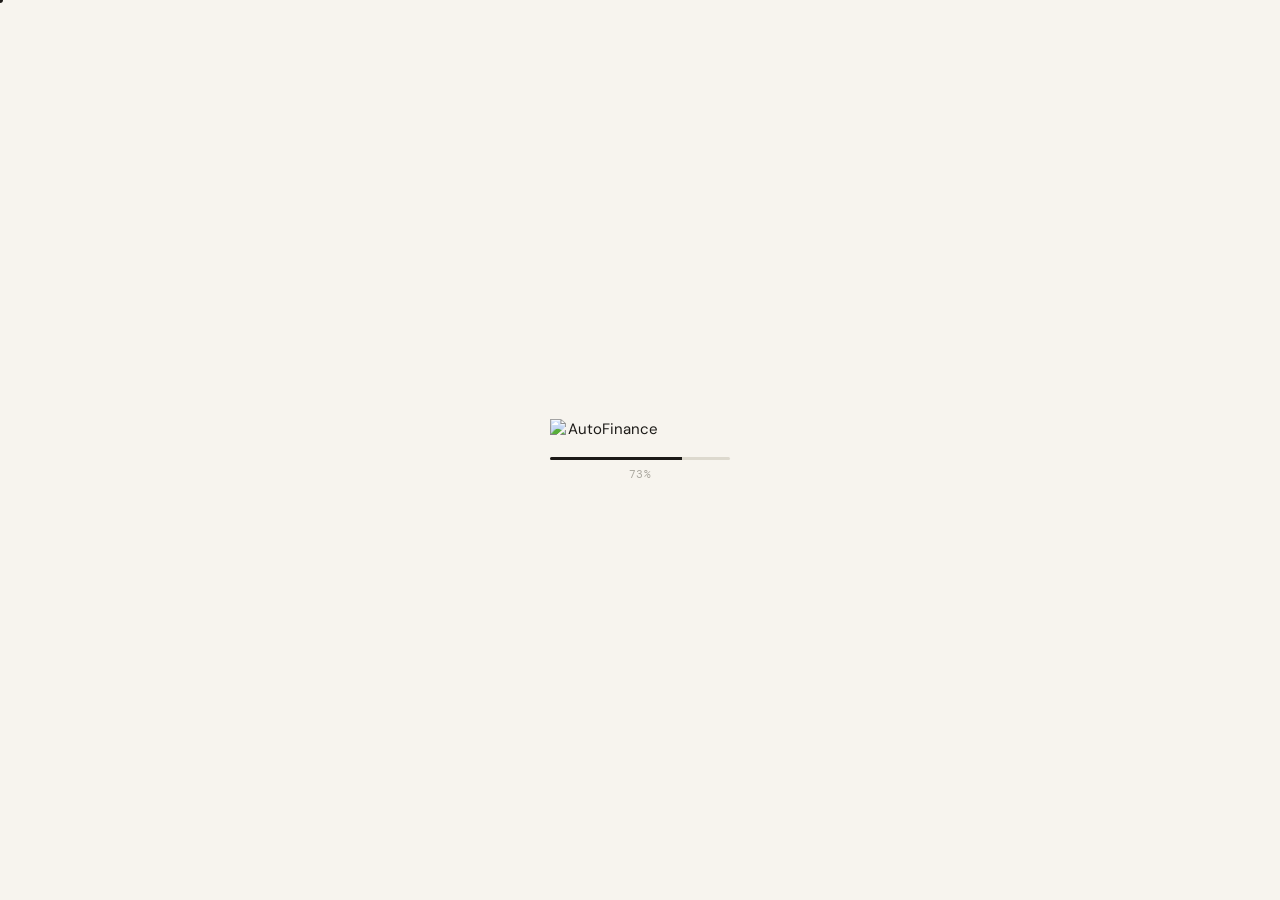
==== index.html @ a7b702c8 "O começo" ====
<!DOCTYPE html>
<html lang="pt-BR">

<head>
    <meta charset="UTF-8" />
    <meta name="viewport" content="width=device-width, initial-scale=1.0" />
    <title>AutoFinance</title>
    <link rel="stylesheet" href="style.css" />
    <link rel="stylesheet" href="./src/css/cursor.css">
    <link rel="stylesheet" href="./src/css/preloader.css">

    <link
        href="https://fonts.googleapis.com/css2?family=DM+Serif+Display:ital@0;1&family=DM+Mono:wght@300;400;500&family=DM+Sans:wght@300;400;500&display=swap"
        rel="stylesheet" />
    <script src="https://cdn.jsdelivr.net/npm/chart.js"></script>
</head>

<body>
    <!-- ===================== PRELOADER ===================== -->
    <div id="preloader">
        <div class="preloader-inner">
            <div class="preloader-logo">
                <img src="images/Logo White.png" alt="AutoFinance" class="logo logo--preloader" />
            </div>

            <div class="preloader-bar">
                <div class="preloader-fill"></div>
            </div>

            <div class="preloader-counter">0%</div>
        </div>
    </div>


    <!-- ===================== CURSOR ===================== -->
    <div id="cursor"></div>
    <div id="cursor-follower"></div>

    <div class="app">
        <aside class="chat-panel">
            <header class="chat-header">
                <div class="logo-row">
                    <div class="logo">
                        <span class="logo-mark">AF</span>
                        <span class="logo-text">AutoFinance</span>
                    </div>
                    <div class="header-actions">
                        <button id="darkToggleBtn" title="Alternar tema">Lua</button>
                        <button id="clearChatBtn" title="Limpar historico do chat">Limpar chat</button>
                    </div>
                </div>
                <p class="chat-sub">Digite suas financas em linguagem natural</p>
            </header>

            <div class="chat-messages" id="chatMessages"></div>

            <div class="chat-input-wrap">
                <div class="autocomplete-box" id="autocompleteBox"></div>
                <div class="chat-input-area">
                    <input type="text" id="chatInput" class="chat-input" placeholder="Ex: recebi 1443,13 salario..."
                        autocomplete="off" />
                    <button class="send-btn" id="sendBtn" aria-label="Enviar">
                        <svg width="18" height="18" viewBox="0 0 24 24" fill="none" stroke="currentColor"
                            stroke-width="2.2" stroke-linecap="round" stroke-linejoin="round">
                            <line x1="22" y1="2" x2="11" y2="13"></line>
                            <polygon points="22 2 15 22 11 13 2 9 22 2"></polygon>
                        </svg>
                    </button>
                </div>
            </div>
        </aside>

        <main class="dashboard-panel">
            <div class="dash-header">
                <h1 class="dash-title">Painel Financeiro</h1>
                <button class="graph-toggle-btn" id="graphToggleBtn">
                    <svg width="15" height="15" viewBox="0 0 24 24" fill="none" stroke="currentColor" stroke-width="2"
                        stroke-linecap="round" stroke-linejoin="round">
                        <polyline points="22 12 18 12 15 21 9 3 6 12 2 12"></polyline>
                    </svg>
                    Ver graficos
                </button>
                                <button class="graph-toggle-btn" id="graphToggleBtn">
                    <svg width="15" height="15" viewBox="0 0 24 24" fill="none" stroke="currentColor" stroke-width="2"
                        stroke-linecap="round" stroke-linejoin="round">
                        <polyline points="22 12 18 12 15 21 9 3 6 12 2 12"></polyline>
                    </svg>
                    Relatório
                </button>
            </div>

            <div class="kpi-grid">
                <div class="kpi-card kpi--balance">
                    <span class="kpi-label">Saldo Total</span>
                    <span class="kpi-value" id="kpiBalance">R$ 0,00</span>
                </div>
                <div class="kpi-card kpi--income">
                    <span class="kpi-label">Total Recebido</span>
                    <span class="kpi-value" id="kpiIncome">R$ 0,00</span>
                </div>
                <div class="kpi-card kpi--expense">
                    <span class="kpi-label">Total Gasto</span>
                    <span class="kpi-value" id="kpiExpense">R$ 0,00</span>
                </div>
                <div class="kpi-card kpi--receivable">
                    <span class="kpi-label">A Receber</span>
                    <span class="kpi-value" id="kpiReceivable">R$ 0,00</span>
                </div>
                <div class="kpi-card kpi--debt">
                    <span class="kpi-label">A Pagar</span>
                    <span class="kpi-value" id="kpiDebt">R$ 0,00</span>
                </div>
            </div>

            <div class="table-section">
                <div class="table-header-row">
                    <h2 class="section-title">Transacoes</h2>
                    <div class="table-toolbar">
                        <input type="text" id="txSearchInput" class="table-search-input"
                            placeholder="Buscar descricao ou categoria" />
                        <select id="txFilterSelect" class="table-select">
                            <option value="all">Todos</option>
                            <option value="income">Receitas</option>
                            <option value="expense">Gastos</option>
                            <option value="debt">A pagar</option>
                            <option value="receivable">A receber</option>
                        </select>
                        <select id="txSortSelect" class="table-select">
                            <option value="newest">Mais recentes</option>
                            <option value="oldest">Mais antigas</option>
                            <option value="highest">Maior valor</option>
                            <option value="lowest">Menor valor</option>
                            <option value="category">Categoria</option>
                        </select>
                        <button class="clear-btn" id="clearBtn">Limpar tudo</button>
                    </div>
                </div>
                <div class="table-wrapper">
                    <table class="tx-table">
                        <thead>
                            <tr>
                                <th>Tipo</th>
                                <th>Descricao</th>
                                <th>Categoria</th>
                                <th>Valor</th>
                                <th>Acoes</th>
                            </tr>
                        </thead>
                        <tbody id="txTableBody">
                            <tr class="empty-row" id="emptyRow">
                                <td colspan="5">Nenhuma transacao encontrada.</td>
                            </tr>
                        </tbody>
                    </table>
                </div>
            </div>

            <div class="graph-section hidden" id="graphSection">
                <h2 class="section-title" style="margin-bottom:1.2rem">Graficos</h2>
                <div class="charts-grid">
                    <div class="chart-card">
                        <p class="chart-label">Gastos por Categoria</p>
                        <canvas id="pieChart"></canvas>
                    </div>
                    <div class="chart-card">
                        <p class="chart-label">Receita vs Despesa</p>
                        <canvas id="barChart"></canvas>
                    </div>
                </div>
            </div>
        </main>
    </div>

    <script type="module" src="app-main.js"></script>
    <script src="./src/ui/preloader.js"></script>
    <script src="./src/ui/cursor.js"></script>
</body>

</html>
---- style.css ----
/* ═══════════════════════════════════════════
   AutoFinance — style.css  v3
   Light + Dark · Autocomplete · Clean
   ═══════════════════════════════════════════ */

/* ── Reset ── */
*,
*::before,
*::after {
    box-sizing: border-box;
    margin: 0;
    padding: 0;
}

/* ── Tokens ── */
:root {
    --cream: #F7F4EE;
    --cream-dark: #EDE9E0;
    --cream-deep: #DDD9CE;
    --ink: #1C1A17;
    --ink-muted: #6B6760;
    --ink-faint: #ABA89F;

    --green: #2D6A4F;
    --green-light: #E8F5EE;
    --red: #C0392B;
    --red-light: #FDECEA;
    --amber: #B7791F;
    --amber-light: #FEF3C7;
    --blue: #1A4D7C;
    --blue-light: #E8F0FA;

    --panel-bg: #ffffff;
    --dash-bg: var(--cream);

    --radius-sm: 6px;
    --radius-md: 12px;

    --shadow-sm: 0 1px 4px rgba(28, 26, 23, .07);
    --shadow-md: 0 4px 16px rgba(28, 26, 23, .10);

    --font-display: 'DM Serif Display', serif;
    --font-mono: 'DM Mono', monospace;
    --font-body: 'DM Sans', sans-serif;

    --chat-w: 380px;
    --t: .2s ease;
}

/* ── Dark mode overrides ── */
html.dark {
    --cream: #161514;
    --cream-dark: #1e1d1b;
    --cream-deep: #272523;
    --ink: #E8E5DF;
    --ink-muted: #9A9690;
    --ink-faint: #5A5855;

    --green: #4ade80;
    --green-light: rgba(74, 222, 128, .12);
    --red: #f87171;
    --red-light: rgba(248, 113, 113, .12);
    --amber: #fbbf24;
    --amber-light: rgba(251, 191, 36, .12);
    --blue: #60a5fa;
    --blue-light: rgba(96, 165, 250, .12);

    --panel-bg: #1e1d1b;
    --dash-bg: #161514;
}

/* ── Global smooth theme transition ── */
html,
body,
.chat-panel,
.dashboard-panel,
.kpi-card,
.table-wrapper,
.chart-card,
.msg-bubble,
.chat-input,
.chat-input-area,
.autocomplete-box,
.ac-item,
button,
input {
    transition:
        background-color .25s ease,
        color .25s ease,
        border-color .25s ease,
        box-shadow .25s ease;
}

html,
body {
    height: 100%;
    font-family: var(--font-body);
    background: var(--dash-bg);
    color: var(--ink);
    font-size: 15px;
    -webkit-font-smoothing: antialiased;
}

/* ══════════════════════════════════════════
   LAYOUT
══════════════════════════════════════════ */
.app {
    display: flex;
    height: 100vh;
    overflow: hidden;
}

/* ══════════════════════════════════════════
   CHAT PANEL
══════════════════════════════════════════ */
.chat-panel {
    width: var(--chat-w);
    flex-shrink: 0;
    display: flex;
    flex-direction: column;
    background: var(--panel-bg);
    border-right: 1.5px solid var(--cream-deep);
}

/* Header */
.chat-header {
    padding: 1.2rem 1.4rem 1rem;
    border-bottom: 1px solid var(--cream-dark);
}

.logo-row {
    display: flex;
    align-items: center;
    justify-content: space-between;
    margin-bottom: .35rem;
}

.logo {
    display: flex;
    align-items: center;
    gap: .55rem;
}

.logo-mark {
    width: 30px;
    height: 30px;
    background: var(--ink);
    color: var(--cream);
    font-family: var(--font-mono);
    font-size: .68rem;
    font-weight: 500;
    letter-spacing: .05em;
    border-radius: var(--radius-sm);
    display: flex;
    align-items: center;
    justify-content: center;
    flex-shrink: 0;
}

.logo-text {
    font-family: var(--font-display);
    font-size: 1.15rem;
    color: var(--ink);
}

.header-actions {
    display: flex;
    gap: .35rem;
}

.header-actions button {
    font-family: var(--font-body);
    font-size: .7rem;
    padding: .28rem .55rem;
    border-radius: var(--radius-sm);
    border: 1px solid var(--cream-deep);
    background: transparent;
    color: var(--ink-muted);
    cursor: pointer;
}

.header-actions button:hover {
    color: var(--ink);
    border-color: var(--ink);
}

#clearChatBtn:hover {
    color: var(--red);
    border-color: var(--red);
}

.chat-sub {
    font-size: .73rem;
    color: var(--ink-muted);
    line-height: 1.4;
    font-weight: 300;
}

/* Messages */
.chat-messages {
    flex: 1;
    overflow-y: auto;
    padding: 1.1rem;
    display: flex;
    flex-direction: column;
    gap: .65rem;
    scroll-behavior: smooth;
}

.chat-messages::-webkit-scrollbar {
    width: 3px;
}

.chat-messages::-webkit-scrollbar-thumb {
    background: var(--cream-deep);
    border-radius: 99px;
}

.msg {
    display: flex;
}

.msg--user {
    justify-content: flex-end;
}

.msg--system {
    justify-content: flex-start;
}

.msg--response {
    justify-content: flex-start;
}

.msg-bubble {
    max-width: 90%;
    padding: .6rem .85rem;
    border-radius: var(--radius-md);
    font-size: .81rem;
    line-height: 1.55;
    animation: pop .16s cubic-bezier(.34, 1.56, .64, 1);
}

@keyframes pop {
    from {
        transform: scale(.92);
        opacity: 0;
    }

    to {
        transform: scale(1);
        opacity: 1;
    }
}

.msg--user .msg-bubble {
    background: var(--ink);
    color: var(--cream);
    border-bottom-right-radius: 3px;
    font-family: var(--font-mono);
    font-size: .77rem;
    letter-spacing: .01em;
}

.msg--system .msg-bubble {
    background: var(--cream-dark);
    color: var(--ink-muted);
    border: 1px solid var(--cream-deep);
    border-bottom-left-radius: 3px;
}

.msg--response .msg-bubble {
    border-bottom-left-radius: 3px;
}

.msg--response.type-income .msg-bubble {
    background: var(--green-light);
    color: var(--green);
    border: 1px solid rgba(45, 106, 79, .2);
}

.msg--response.type-expense .msg-bubble {
    background: var(--red-light);
    color: var(--red);
    border: 1px solid rgba(192, 57, 43, .2);
}

.msg--response.type-debt .msg-bubble {
    background: var(--amber-light);
    color: var(--amber);
    border: 1px solid rgba(183, 121, 31, .2);
}

.msg--response.type-receivable .msg-bubble {
    background: var(--blue-light);
    color: var(--blue);
    border: 1px solid rgba(26, 77, 124, .2);
}

.msg--response.type-unknown .msg-bubble {
    background: var(--cream-dark);
    color: var(--ink-muted);
    border: 1px solid var(--cream-deep);
}

.hint {
    display: inline-block;
    font-family: var(--font-mono);
    font-size: .73rem;
    color: var(--ink-faint);
    margin-top: .1rem;
}

/* Input wrap + autocomplete */
.chat-input-wrap {
    position: relative;
    border-top: 1px solid var(--cream-dark);
    background: var(--panel-bg);
}

.autocomplete-box {
    display: none;
    flex-direction: column;
    position: absolute;
    bottom: 100%;
    left: 0;
    right: 0;
    background: var(--panel-bg);
    border: 1.5px solid var(--cream-deep);
    border-bottom: none;
    border-radius: var(--radius-md) var(--radius-md) 0 0;
    overflow: hidden;
    z-index: 100;
    box-shadow: var(--shadow-md);
}

.autocomplete-box.visible {
    display: flex;
}

.ac-item {
    padding: .55rem 1rem;
    font-family: var(--font-mono);
    font-size: .77rem;
    color: var(--ink-muted);
    cursor: pointer;
    display: flex;
    align-items: center;
    gap: .6rem;
    border-bottom: 1px solid var(--cream-dark);
}

.ac-item:last-child {
    border-bottom: none;
}

.ac-item:hover,
.ac-item.selected {
    background: var(--cream-dark);
    color: var(--ink);
}

.ac-tag {
    font-size: .65rem;
    padding: .1rem .4rem;
    border-radius: 99px;
    font-family: var(--font-body);
    font-weight: 500;
    flex-shrink: 0;
}

.ac-income {
    background: var(--green-light);
    color: var(--green);
}

.ac-expense {
    background: var(--red-light);
    color: var(--red);
}

.ac-debt {
    background: var(--amber-light);
    color: var(--amber);
}

.ac-receivable {
    background: var(--blue-light);
    color: var(--blue);
}

.chat-input-area {
    display: flex;
    gap: .5rem;
    padding: .9rem 1rem;
}

.chat-input {
    flex: 1;
    padding: .62rem .85rem;
    border: 1.5px solid var(--cream-deep);
    border-radius: var(--radius-md);
    font-family: var(--font-mono);
    font-size: .79rem;
    color: var(--ink);
    background: var(--cream-dark);
    outline: none;
}

.chat-input::placeholder {
    color: var(--ink-faint);
}

.chat-input:focus {
    border-color: var(--ink);
    box-shadow: 0 0 0 3px rgba(28, 26, 23, .06);
}

html.dark .chat-input:focus {
    box-shadow: 0 0 0 3px rgba(255, 255, 255, .05);
}

.send-btn {
    width: 38px;
    height: 38px;
    flex-shrink: 0;
    background: var(--ink);
    color: var(--cream);
    border: none;
    border-radius: var(--radius-md);
    cursor: pointer;
    display: flex;
    align-items: center;
    justify-content: center;
}

.send-btn:hover {
    opacity: .85;
    transform: scale(1.04);
}

.send-btn:active {
    transform: scale(.95);
}

/* ══════════════════════════════════════════
   DASHBOARD PANEL
══════════════════════════════════════════ */
.dashboard-panel {
    flex: 1;
    overflow-y: auto;
    padding: 2rem 2.2rem;
    background: var(--dash-bg);
}

.dashboard-panel::-webkit-scrollbar {
    width: 4px;
}

.dashboard-panel::-webkit-scrollbar-thumb {
    background: var(--cream-deep);
    border-radius: 99px;
}

.dash-header {
    display: flex;
    align-items: baseline;
    justify-content: space-between;
    margin-bottom: 1.8rem;
}

.dash-title {
    font-family: var(--font-display);
    font-size: 1.9rem;
    color: var(--ink);
    line-height: 1;
}

.graph-toggle-btn {
    display: flex;
    align-items: center;
    gap: .4rem;
    padding: .42rem .85rem;
    border: 1.5px solid var(--cream-deep);
    border-radius: var(--radius-sm);
    background: var(--panel-bg);
    font-family: var(--font-body);
    font-size: .73rem;
    font-weight: 500;
    color: var(--ink-muted);
    cursor: pointer;
}

.graph-toggle-btn:hover {
    border-color: var(--ink);
    color: var(--ink);
}

/* KPI Grid */
.kpi-grid {
    display: grid;
    grid-template-columns: repeat(auto-fill, minmax(155px, 1fr));
    gap: .9rem;
    margin-bottom: 2rem;
}

.kpi-card {
    background: var(--panel-bg);
    border-radius: var(--radius-md);
    padding: 1rem 1.1rem;
    box-shadow: var(--shadow-sm);
    border: 1.5px solid transparent;
}

.kpi-card:hover {
    transform: translateY(-2px);
    box-shadow: var(--shadow-md);
}

.kpi-label {
    display: block;
    font-size: .68rem;
    font-weight: 500;
    letter-spacing: .07em;
    text-transform: uppercase;
    color: var(--ink-muted);
    margin-bottom: .5rem;
}

.kpi-value {
    display: block;
    font-family: var(--font-mono);
    font-size: 1.2rem;
    font-weight: 500;
    color: var(--ink);
}

.kpi--balance {
    border-color: var(--cream-deep);
}

.kpi--income {
    border-left: 3px solid var(--green);
}

.kpi--expense {
    border-left: 3px solid var(--red);
}

.kpi--receivable {
    border-left: 3px solid var(--blue);
}

.kpi--debt {
    border-left: 3px solid var(--amber);
}

.kpi--income .kpi-value {
    color: var(--green);
}

.kpi--expense .kpi-value {
    color: var(--red);
}

.kpi--receivable .kpi-value {
    color: var(--blue);
}

.kpi--debt .kpi-value {
    color: var(--amber);
}

/* Table */
.table-section {
    margin-bottom: 2rem;
}

.table-header-row {
    display: flex;
    align-items: center;
    justify-content: space-between;
    gap: 1rem;
    flex-wrap: wrap;
    margin-bottom: .9rem;
}

.table-toolbar {
    display: flex;
    align-items: center;
    justify-content: flex-end;
    flex-wrap: wrap;
    gap: .65rem;
}

.table-search-input,
.table-select {
    height: 36px;
    border: 1.5px solid var(--cream-deep);
    border-radius: 10px;
    background: var(--panel-bg);
    color: var(--ink);
    padding: 0 .8rem;
    font-family: var(--font-body);
    font-size: .76rem;
    outline: none;
}

.table-search-input {
    min-width: 240px;
}

.table-search-input:focus,
.table-select:focus {
    border-color: var(--ink);
    box-shadow: 0 0 0 3px rgba(28, 26, 23, .05);
}

html.dark .table-search-input:focus,
html.dark .table-select:focus {
    box-shadow: 0 0 0 3px rgba(255, 255, 255, .04);
}

.section-title {
    font-family: var(--font-display);
    font-size: 1.15rem;
    color: var(--ink);
}

.clear-btn {
    font-size: .7rem;
    font-family: var(--font-body);
    color: var(--ink-muted);
    background: none;
    border: 1px solid var(--cream-deep);
    border-radius: var(--radius-sm);
    padding: .28rem .65rem;
    cursor: pointer;
}

.clear-btn:hover {
    color: var(--red);
    border-color: var(--red);
}

.table-wrapper {
    background: var(--panel-bg);
    border-radius: var(--radius-md);
    box-shadow: var(--shadow-sm);
    overflow: hidden;
    border: 1.5px solid var(--cream-dark);
}

.tx-table {
    width: 100%;
    border-collapse: collapse;
}

.tx-table thead tr {
    background: var(--cream-dark);
    border-bottom: 1.5px solid var(--cream-deep);
}

.tx-table th {
    padding: .7rem 1rem;
    text-align: left;
    font-size: .68rem;
    font-weight: 500;
    letter-spacing: .07em;
    text-transform: uppercase;
    color: var(--ink-muted);
}

.tx-table tbody tr {
    border-bottom: 1px solid var(--cream-dark);
    animation: slideIn .18s ease;
}

@keyframes slideIn {
    from {
        opacity: 0;
        transform: translateY(-5px);
    }

    to {
        opacity: 1;
        transform: translateY(0);
    }
}

.tx-table tbody tr:last-child {
    border-bottom: none;
}

.tx-table tbody tr:hover {
    background: var(--cream-dark);
}

.tx-table td {
    padding: .7rem 1rem;
    font-size: .8rem;
    color: var(--ink);
}

.empty-row td {
    text-align: center;
    color: var(--ink-faint);
    font-size: .78rem;
    padding: 2.5rem;
    font-style: italic;
}

/* Badges */
.type-badge {
    display: inline-flex;
    align-items: center;
    padding: .18rem .55rem;
    border-radius: 99px;
    font-size: .68rem;
    font-weight: 500;
}

.badge-income {
    background: var(--green-light);
    color: var(--green);
}

.badge-expense {
    background: var(--red-light);
    color: var(--red);
}

.badge-receivable {
    background: var(--blue-light);
    color: var(--blue);
}

.badge-debt {
    background: var(--amber-light);
    color: var(--amber);
}

/* Category tag */
.cat-tag {
    font-family: var(--font-mono);
    font-size: .68rem;
    color: var(--ink-faint);
    background: var(--cream-dark);
    padding: .12rem .4rem;
    border-radius: 4px;
    border: 1px solid var(--cream-deep);
}

/* Amount */
.amount-cell {
    font-family: var(--font-mono);
    font-weight: 500;
    font-size: .81rem;
}

.amount-pos {
    color: var(--green);
}

.amount-neg {
    color: var(--red);
}

.amount-pend {
    color: var(--amber);
}

.amount-recv {
    color: var(--blue);
}

/* Delete button */
.delete-tx-btn {
    display: inline-flex;
    align-items: center;
    justify-content: center;
    width: 26px;
    height: 26px;
    border: none;
    background: transparent;
    color: var(--ink-faint);
    border-radius: var(--radius-sm);
    cursor: pointer;
    opacity: 0;
}

.tx-table tbody tr:hover .delete-tx-btn {
    opacity: 1;
}

.delete-tx-btn:hover {
    background: var(--red-light);
    color: var(--red);
}

/* KPI value colour classes */
.amount-pos-kpi {
    color: var(--green) !important;
}

.amount-neg-kpi {
    color: var(--red) !important;
}

/* Graphs */
.graph-section {
    padding-top: 1rem;
    border-top: 1.5px solid var(--cream-deep);
}

.graph-section.hidden {
    display: none;
}

.charts-grid {
    display: grid;
    grid-template-columns: 1fr 1fr;
    gap: 1.2rem;
}

.chart-card {
    background: var(--panel-bg);
    border-radius: var(--radius-md);
    padding: 1.3rem;
    box-shadow: var(--shadow-sm);
    border: 1.5px solid var(--cream-dark);
}

.chart-label {
    font-size: .7rem;
    font-weight: 500;
    letter-spacing: .06em;
    text-transform: uppercase;
    color: var(--ink-muted);
    margin-bottom: .9rem;
}

/* Utility */
.hidden {
    display: none !important;
}

/* Responsive */
@media (max-width: 780px) {
    .app {
        flex-direction: column;
    }

    .chat-panel {
        width: 100%;
        height: 50vh;
        border-right: none;
        border-bottom: 1.5px solid var(--cream-deep);
    }

    .dashboard-panel {
        padding: 1.2rem;
    }

    .kpi-grid {
        grid-template-columns: repeat(2, 1fr);
    }

    .charts-grid {
        grid-template-columns: 1fr;
    }
}

/* ─────────────────────────────
   BASE DAS CÉLULAS
───────────────────────────── */
#txTableBody tr {
    transition: background 0.2s ease;
    border-radius: 10px;
}

#txTableBody tr:hover {
    background: rgba(0, 0, 0, 0.035);
}

.dark #txTableBody tr:hover {
    background: rgba(255, 255, 255, 0.04);
}

/* ─────────────────────────────
   INPUTS DISFARÇADOS (modo display)
───────────────────────────── */
.edit-desc,
.edit-cat,
.edit-val,
.edit-type {
    width: 100%;
    border: none;
    outline: none;
    background: transparent;
    color: var(--ink);
    font-size: 0.86rem;
    font-family: inherit;

    opacity: 0.75;
    transition: all 0.2s ease;
}

/* efeito ao passar o mouse */
tr:hover .edit-desc,
tr:hover .edit-cat,
tr:hover .edit-val,
tr:hover .edit-type {
    opacity: 1;
}

/* ─────────────────────────────
   MODO EDIÇÃO (FOCUS)
───────────────────────────── */
.edit-desc:focus,
.edit-cat:focus,
.edit-val:focus,
.edit-type:focus {
    background: rgba(0, 0, 0, 0.06);
    border-radius: 8px;
    padding: 4px 8px;

    box-shadow: 0 0 0 1px rgba(0, 0, 0, 0.05);
}

.dark .edit-desc:focus,
.dark .edit-cat:focus,
.dark .edit-val:focus,
.dark .edit-type:focus {
    background: rgba(255, 255, 255, 0.08);
    box-shadow: 0 0 0 1px rgba(255, 255, 255, 0.06);
}

/* ─────────────────────────────
   TIPO (SELECT) COM ESTILO DE TAG
───────────────────────────── */
.edit-type {
    cursor: pointer;
    padding: 4px 10px;
    border-radius: 999px;
    font-size: 0.75rem;
    font-weight: 500;
    appearance: none;
    transition: all 0.2s ease;
}

/* LIGHT */
.type-income {
    background: rgba(45, 106, 79, 0.15);
    color: #2D6A4F;
}

.type-expense {
    background: rgba(192, 57, 43, 0.15);
    color: #C0392B;
}

.type-debt {
    background: rgba(183, 121, 31, 0.15);
    color: #B7791F;
}

.type-receivable {
    background: rgba(26, 77, 124, 0.15);
    color: #1A4D7C;
}

/* DARK */
.dark .type-income {
    background: rgba(45, 106, 79, 0.25);
    color: #74C69D;
}

.dark .type-expense {
    background: rgba(192, 57, 43, 0.25);
    color: #FF6B6B;
}

.dark .type-debt {
    background: rgba(183, 121, 31, 0.25);
    color: #FFD166;
}

.dark .type-receivable {
    background: rgba(26, 77, 124, 0.25);
    color: #4DA3FF;
}

/* ─────────────────────────────
   TIPO (SELECT) COM ESTILO DE TAG
───────────────────────────── */
.edit-type {
    cursor: pointer;
    padding: 4px 8px;
    border-radius: 999px;
    font-size: 0.75rem;
    font-weight: 500;
}

/* cores por tipo */
.edit-type[value="income"] {
    background: rgba(45, 106, 79, 0.15);
    color: #2D6A4F;
}

.edit-type[value="expense"] {
    background: rgba(192, 57, 43, 0.15);
    color: #C0392B;
}

.edit-type[value="debt"] {
    background: rgba(183, 121, 31, 0.15);
    color: #B7791F;
}

.edit-type[value="receivable"] {
    background: rgba(26, 77, 124, 0.15);
    color: #1A4D7C;
}

/* ─────────────────────────────
   VALOR (estilo financeiro)
───────────────────────────── */
.edit-val {
    text-align: right;
    font-family: 'DM Mono', monospace;
    font-weight: 500;
}

/* ─────────────────────────────
   BOTÕES (invisíveis → aparecem no hover)
───────────────────────────── */
.save-edit-btn,
.delete-tx-btn {
    border: none;
    background: transparent;
    cursor: pointer;
    padding: 6px;
    border-radius: 8px;

    opacity: 0;
    transform: translateY(2px);
    transition: all 0.2s ease;
}

tr:hover .save-edit-btn,
tr:hover .delete-tx-btn {
    opacity: 1;
    transform: translateY(0);
}

/* hover bonito */
.save-edit-btn:hover {
    background: rgba(45, 106, 79, 0.18);
}

.delete-tx-btn:hover {
    background: rgba(192, 57, 43, 0.18);
}

/* ─────────────────────────────
   ESPAÇAMENTO GERAL
───────────────────────────── */
#txTableBody td {
    padding: 10px 8px;
    vertical-align: middle;
}

tr.edited {
    background: rgba(45, 106, 79, 0.08);
}

tr.saved {
    animation: flashSave 0.4s ease;
}

@keyframes flashSave {
    0% {
        background: rgba(45, 106, 79, 0.2);
    }

    100% {
        background: transparent;
    }
}

/* 2026 refactor overrides */
.autocomplete-box {
    max-height: 280px;
    overflow-y: auto;
}

.ac-command {
    background: var(--cream-dark);
    color: var(--ink);
}

.ac-main {
    display: flex;
    flex-direction: column;
    min-width: 0;
    flex: 1;
    gap: .12rem;
}

.ac-sub {
    font-size: .68rem;
    color: var(--ink-faint);
    white-space: nowrap;
    overflow: hidden;
    text-overflow: ellipsis;
}

.ac-meta {
    margin-left: auto;
    font-size: .68rem;
    color: var(--ink-faint);
    text-transform: uppercase;
    letter-spacing: .04em;
}

.tx-table {
    table-layout: fixed;
}

.tx-table th:nth-child(1),
.tx-table td:nth-child(1) {
    width: 130px;
}

.tx-table th:nth-child(3),
.tx-table td:nth-child(3) {
    width: 170px;
}

.tx-table th:nth-child(4),
.tx-table td:nth-child(4) {
    width: 150px;
}

.tx-table th:nth-child(5),
.tx-table td:nth-child(5) {
    width: 150px;
}

.tx-table td {
    vertical-align: middle;
}

.tx-cell--type,
.tx-cell--amount,
.tx-cell--actions {
    text-align: center;
}

.edit-desc,
.edit-cat,
.edit-val,
.edit-type {
    width: 100%;
    border: 1px solid transparent;
    outline: none;
    background: transparent;
    color: var(--ink);
    font-size: .84rem;
    font-family: inherit;
    transition: background-color .2s ease, border-color .2s ease, box-shadow .2s ease, color .2s ease;
}

.edit-desc,
.edit-cat,
.edit-val {
    padding: .45rem .55rem;
    border-radius: 10px;
}

.edit-desc:focus,
.edit-cat:focus,
.edit-val:focus,
.edit-type:focus {
    background: var(--cream-dark);
    border-color: var(--cream-deep);
    box-shadow: 0 0 0 3px rgba(28, 26, 23, .05);
}

html.dark .edit-desc:focus,
html.dark .edit-cat:focus,
html.dark .edit-val:focus,
html.dark .edit-type:focus {
    box-shadow: 0 0 0 3px rgba(255, 255, 255, .04);
}

.edit-type {
    appearance: none;
    text-align: center;
    font-size: .75rem;
    font-weight: 600;
    border-radius: 999px;
    padding: .45rem .85rem;
}

.type-income {
    background: rgba(45, 106, 79, 0.14);
    color: var(--green);
}

.type-expense {
    background: rgba(192, 57, 43, 0.14);
    color: var(--red);
}

.type-debt {
    background: rgba(183, 121, 31, 0.16);
    color: var(--amber);
}

.type-receivable {
    background: rgba(26, 77, 124, 0.15);
    color: var(--blue);
}

.edit-val {
    text-align: right;
    font-family: var(--font-mono);
    font-weight: 500;
}

.tx-cell-preview {
    display: block;
    margin-top: .18rem;
    font-size: .66rem;
    color: var(--ink-faint);
    text-align: right;
    font-family: var(--font-mono);
}

.tx-actions {
    display: flex;
    align-items: center;
    justify-content: center;
    gap: .45rem;
}

.tx-action-btn {
    min-width: 58px;
    height: 32px;
    border: 1px solid var(--cream-deep);
    background: var(--panel-bg);
    color: var(--ink-muted);
    border-radius: 10px;
    cursor: pointer;
    font-size: .7rem;
    font-weight: 600;
    letter-spacing: .01em;
    opacity: 1;
    transform: none;
    transition: background-color .2s ease, border-color .2s ease, color .2s ease, transform .2s ease;
}

.tx-action-btn:hover {
    transform: translateY(-1px);
}

.save-edit-btn:hover {
    background: var(--green-light);
    border-color: rgba(45, 106, 79, .25);
    color: var(--green);
}

.delete-tx-btn:hover {
    background: var(--red-light);
    border-color: rgba(192, 57, 43, .2);
    color: var(--red);
}

.tx-row-dirty {
    background: rgba(183, 121, 31, .06);
}

html.dark .tx-row-dirty {
    background: rgba(251, 191, 36, .06);
}

@media (max-width: 980px) {
    .table-wrapper {
        overflow-x: auto;
    }

    .tx-table {
        min-width: 760px;
    }

    .table-toolbar {
        width: 100%;
        justify-content: stretch;
    }

    .table-search-input,
    .table-select,
    .clear-btn {
        width: 100%;
    }
}

.fade-out {
    opacity: 0;
    transform: translateY(-6px);
    transition: all .3s ease;
}
---- src/css/cursor.css ----
/* ═══════════════════════════════════
   CURSOR — AutoFinance Clean
═══════════════════════════════════ */

/* desativa cursor padrão */
body {
    cursor: none;
}

#cursor {
    position: fixed;
    width: 6px;
    height: 6px;
    background: var(--ink);
    border-radius: 50%;
    pointer-events: none;
    z-index: 9999;

    transform: translate(-50%, -50%);
}

#cursor-follower {
    position: fixed;
    width: 28px;
    height: 28px;
    border: 1px solid var(--cream-deep);
    border-radius: 50%;
    pointer-events: none;
    z-index: 9998;

    transform: translate(-50%, -50%);
    transition: transform .2s ease, width .2s ease, height .2s ease;
}

/* hover elegante */
.cursor-hover #cursor-follower {
    width: 42px;
    height: 42px;
    border-color: var(--ink);
}

/* clique */
.cursor-click #cursor {
    transform: translate(-50%, -50%) scale(0.7);
}

html,
body {
    cursor: none;
}

#cursor,
#cursor-follower {
    position: fixed;
    top: 0;
    left: 0;
}
---- src/css/preloader.css ----
/* ═══════════════════════════════════
   PRELOADER — AutoFinance
═══════════════════════════════════ */

#preloader {
    position: fixed;
    inset: 0;
    background: var(--dash-bg);
    z-index: 9999;

    display: flex;
    align-items: center;
    justify-content: center;

    transition: opacity .5s ease, visibility .5s ease;
}

#preloader.hidden {
    opacity: 0;
    visibility: hidden;
}

/* conteúdo */
.preloader-inner {
    text-align: center;
}

/* logo */
.preloader-logo img {
    width: 110px;
    margin-bottom: 18px;
    opacity: 0;
    animation: fadeIn .6s ease forwards;
}

/* barra */
.preloader-bar {
    width: 180px;
    height: 3px;
    background: var(--cream-deep);
    border-radius: 999px;
    overflow: hidden;
    margin: 0 auto 8px;
}

.preloader-fill {
    height: 100%;
    width: 0%;
    background: var(--ink);
    transition: width .25s ease;
}

/* contador */
.preloader-counter {
    font-family: var(--font-mono);
    font-size: .7rem;
    color: var(--ink-faint);
    letter-spacing: .05em;
}

body.loading {
    overflow: hidden;
}

/* animação */
@keyframes fadeIn {
    to {
        opacity: 1;
    }
}
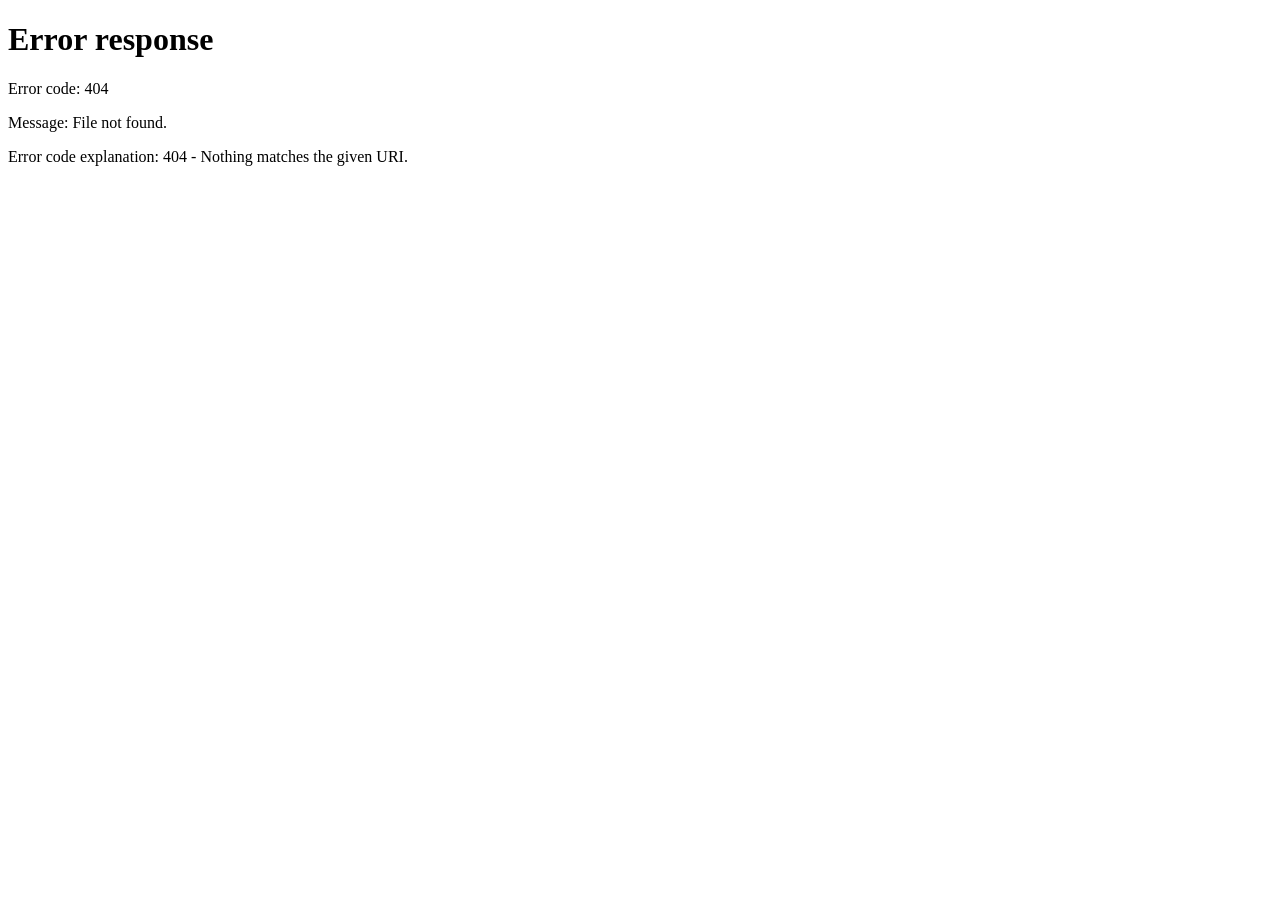
==== commit 3bffde37: "fix: clean ChatFinance structure and normalize project folders" ====
--- a/index.html
+++ b/index.html
@@ -1,179 +1,14 @@
 <!DOCTYPE html>
 <html lang="pt-BR">
-
 <head>
-    <meta charset="UTF-8" />
-    <meta name="viewport" content="width=device-width, initial-scale=1.0" />
-    <title>AutoFinance</title>
-    <link rel="stylesheet" href="style.css" />
-    <link rel="stylesheet" href="./src/css/cursor.css">
-    <link rel="stylesheet" href="./src/css/preloader.css">
-
-    <link
-        href="https://fonts.googleapis.com/css2?family=DM+Serif+Display:ital@0;1&family=DM+Mono:wght@300;400;500&family=DM+Sans:wght@300;400;500&display=swap"
-        rel="stylesheet" />
-    <script src="https://cdn.jsdelivr.net/npm/chart.js"></script>
+  <meta charset="UTF-8">
+  <meta name="viewport" content="width=device-width, initial-scale=1.0">
+  <title>Redirecionando...</title>
+  <script>
+    window.location.href = './homepage/';
+  </script>
 </head>
-
 <body>
-    <!-- ===================== PRELOADER ===================== -->
-    <div id="preloader">
-        <div class="preloader-inner">
-            <div class="preloader-logo">
-                <img src="images/Logo White.png" alt="AutoFinance" class="logo logo--preloader" />
-            </div>
-
-            <div class="preloader-bar">
-                <div class="preloader-fill"></div>
-            </div>
-
-            <div class="preloader-counter">0%</div>
-        </div>
-    </div>
-
-
-    <!-- ===================== CURSOR ===================== -->
-    <div id="cursor"></div>
-    <div id="cursor-follower"></div>
-
-    <div class="app">
-        <aside class="chat-panel">
-            <header class="chat-header">
-                <div class="logo-row">
-                    <div class="logo">
-                        <span class="logo-mark">AF</span>
-                        <span class="logo-text">AutoFinance</span>
-                    </div>
-                    <div class="header-actions">
-                        <button id="darkToggleBtn" title="Alternar tema">Lua</button>
-                        <button id="clearChatBtn" title="Limpar historico do chat">Limpar chat</button>
-                    </div>
-                </div>
-                <p class="chat-sub">Digite suas financas em linguagem natural</p>
-            </header>
-
-            <div class="chat-messages" id="chatMessages"></div>
-
-            <div class="chat-input-wrap">
-                <div class="autocomplete-box" id="autocompleteBox"></div>
-                <div class="chat-input-area">
-                    <input type="text" id="chatInput" class="chat-input" placeholder="Ex: recebi 1443,13 salario..."
-                        autocomplete="off" />
-                    <button class="send-btn" id="sendBtn" aria-label="Enviar">
-                        <svg width="18" height="18" viewBox="0 0 24 24" fill="none" stroke="currentColor"
-                            stroke-width="2.2" stroke-linecap="round" stroke-linejoin="round">
-                            <line x1="22" y1="2" x2="11" y2="13"></line>
-                            <polygon points="22 2 15 22 11 13 2 9 22 2"></polygon>
-                        </svg>
-                    </button>
-                </div>
-            </div>
-        </aside>
-
-        <main class="dashboard-panel">
-            <div class="dash-header">
-                <h1 class="dash-title">Painel Financeiro</h1>
-                <button class="graph-toggle-btn" id="graphToggleBtn">
-                    <svg width="15" height="15" viewBox="0 0 24 24" fill="none" stroke="currentColor" stroke-width="2"
-                        stroke-linecap="round" stroke-linejoin="round">
-                        <polyline points="22 12 18 12 15 21 9 3 6 12 2 12"></polyline>
-                    </svg>
-                    Ver graficos
-                </button>
-                                <button class="graph-toggle-btn" id="graphToggleBtn">
-                    <svg width="15" height="15" viewBox="0 0 24 24" fill="none" stroke="currentColor" stroke-width="2"
-                        stroke-linecap="round" stroke-linejoin="round">
-                        <polyline points="22 12 18 12 15 21 9 3 6 12 2 12"></polyline>
-                    </svg>
-                    Relatório
-                </button>
-            </div>
-
-            <div class="kpi-grid">
-                <div class="kpi-card kpi--balance">
-                    <span class="kpi-label">Saldo Total</span>
-                    <span class="kpi-value" id="kpiBalance">R$ 0,00</span>
-                </div>
-                <div class="kpi-card kpi--income">
-                    <span class="kpi-label">Total Recebido</span>
-                    <span class="kpi-value" id="kpiIncome">R$ 0,00</span>
-                </div>
-                <div class="kpi-card kpi--expense">
-                    <span class="kpi-label">Total Gasto</span>
-                    <span class="kpi-value" id="kpiExpense">R$ 0,00</span>
-                </div>
-                <div class="kpi-card kpi--receivable">
-                    <span class="kpi-label">A Receber</span>
-                    <span class="kpi-value" id="kpiReceivable">R$ 0,00</span>
-                </div>
-                <div class="kpi-card kpi--debt">
-                    <span class="kpi-label">A Pagar</span>
-                    <span class="kpi-value" id="kpiDebt">R$ 0,00</span>
-                </div>
-            </div>
-
-            <div class="table-section">
-                <div class="table-header-row">
-                    <h2 class="section-title">Transacoes</h2>
-                    <div class="table-toolbar">
-                        <input type="text" id="txSearchInput" class="table-search-input"
-                            placeholder="Buscar descricao ou categoria" />
-                        <select id="txFilterSelect" class="table-select">
-                            <option value="all">Todos</option>
-                            <option value="income">Receitas</option>
-                            <option value="expense">Gastos</option>
-                            <option value="debt">A pagar</option>
-                            <option value="receivable">A receber</option>
-                        </select>
-                        <select id="txSortSelect" class="table-select">
-                            <option value="newest">Mais recentes</option>
-                            <option value="oldest">Mais antigas</option>
-                            <option value="highest">Maior valor</option>
-                            <option value="lowest">Menor valor</option>
-                            <option value="category">Categoria</option>
-                        </select>
-                        <button class="clear-btn" id="clearBtn">Limpar tudo</button>
-                    </div>
-                </div>
-                <div class="table-wrapper">
-                    <table class="tx-table">
-                        <thead>
-                            <tr>
-                                <th>Tipo</th>
-                                <th>Descricao</th>
-                                <th>Categoria</th>
-                                <th>Valor</th>
-                                <th>Acoes</th>
-                            </tr>
-                        </thead>
-                        <tbody id="txTableBody">
-                            <tr class="empty-row" id="emptyRow">
-                                <td colspan="5">Nenhuma transacao encontrada.</td>
-                            </tr>
-                        </tbody>
-                    </table>
-                </div>
-            </div>
-
-            <div class="graph-section hidden" id="graphSection">
-                <h2 class="section-title" style="margin-bottom:1.2rem">Graficos</h2>
-                <div class="charts-grid">
-                    <div class="chart-card">
-                        <p class="chart-label">Gastos por Categoria</p>
-                        <canvas id="pieChart"></canvas>
-                    </div>
-                    <div class="chart-card">
-                        <p class="chart-label">Receita vs Despesa</p>
-                        <canvas id="barChart"></canvas>
-                    </div>
-                </div>
-            </div>
-        </main>
-    </div>
-
-    <script type="module" src="app-main.js"></script>
-    <script src="./src/ui/preloader.js"></script>
-    <script src="./src/ui/cursor.js"></script>
+  <p>Redirecionando para HomePage...</p>
 </body>
-
-</html>+</html>
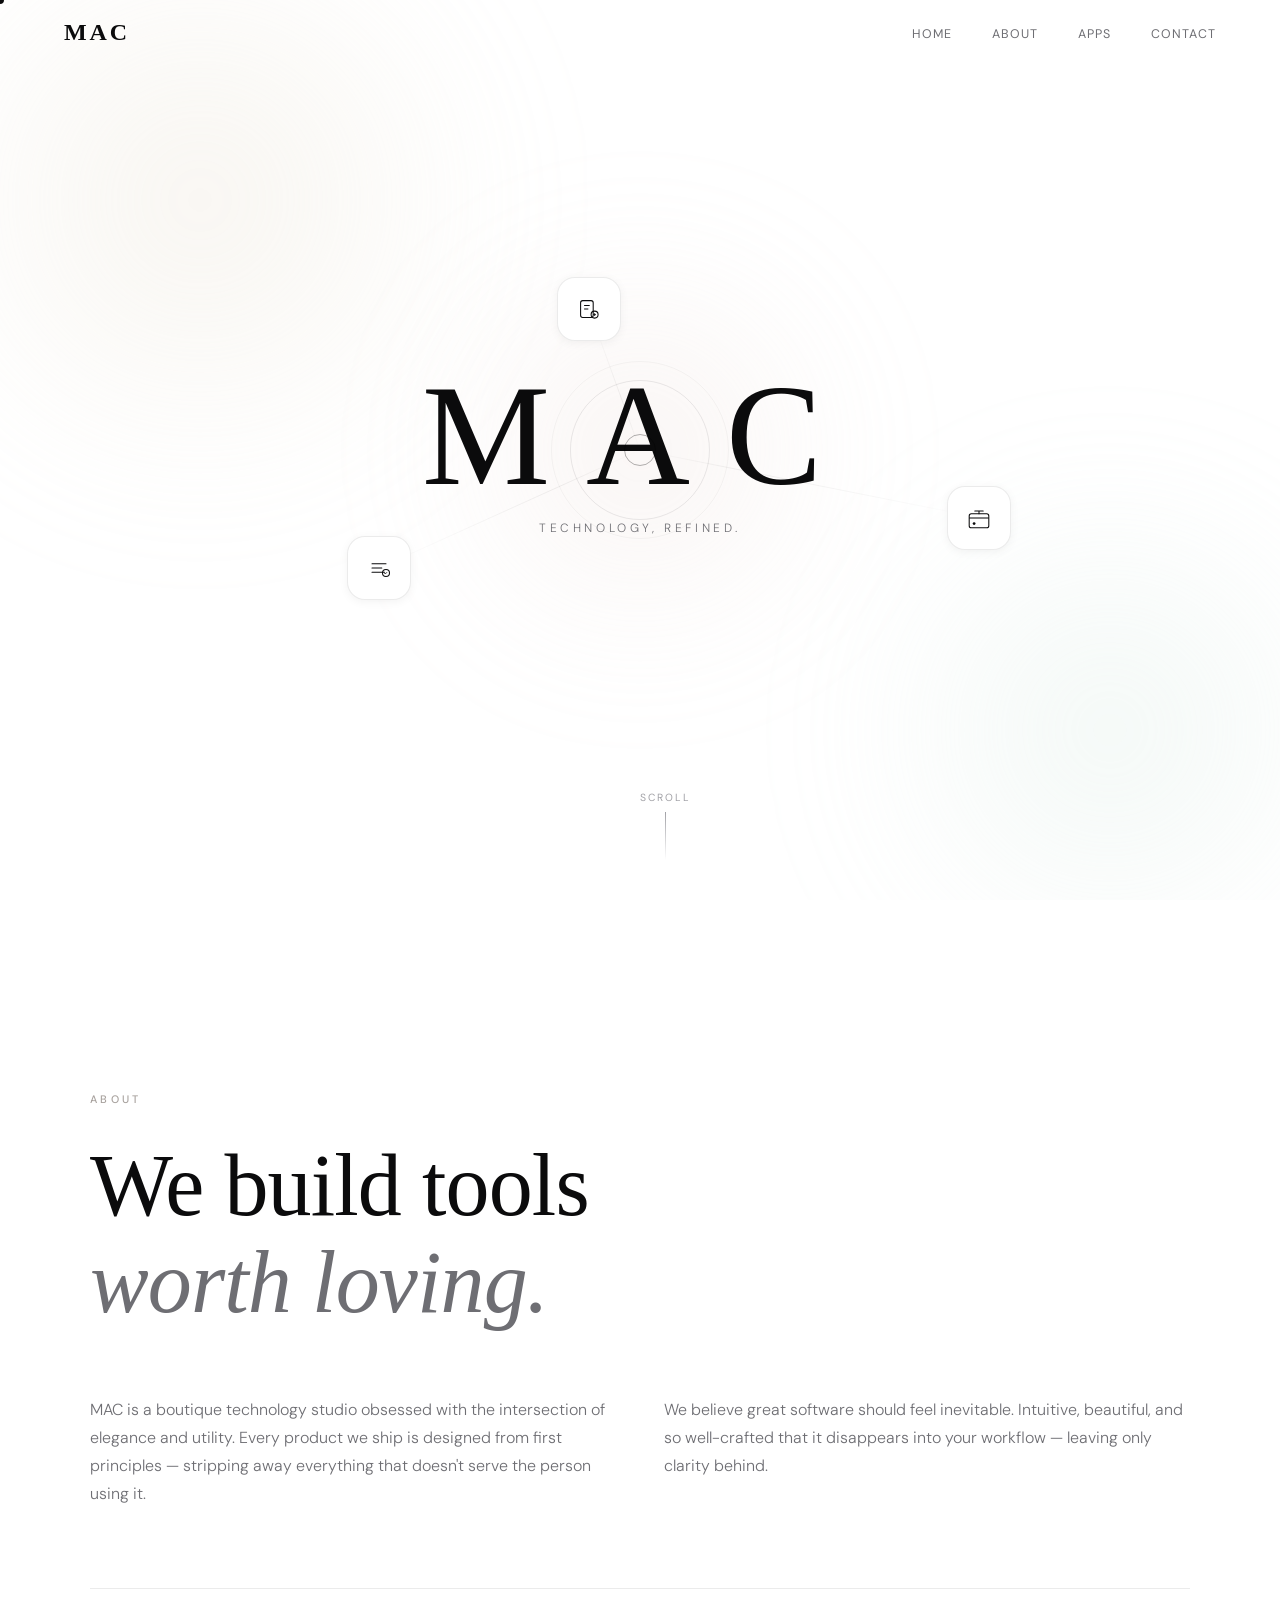
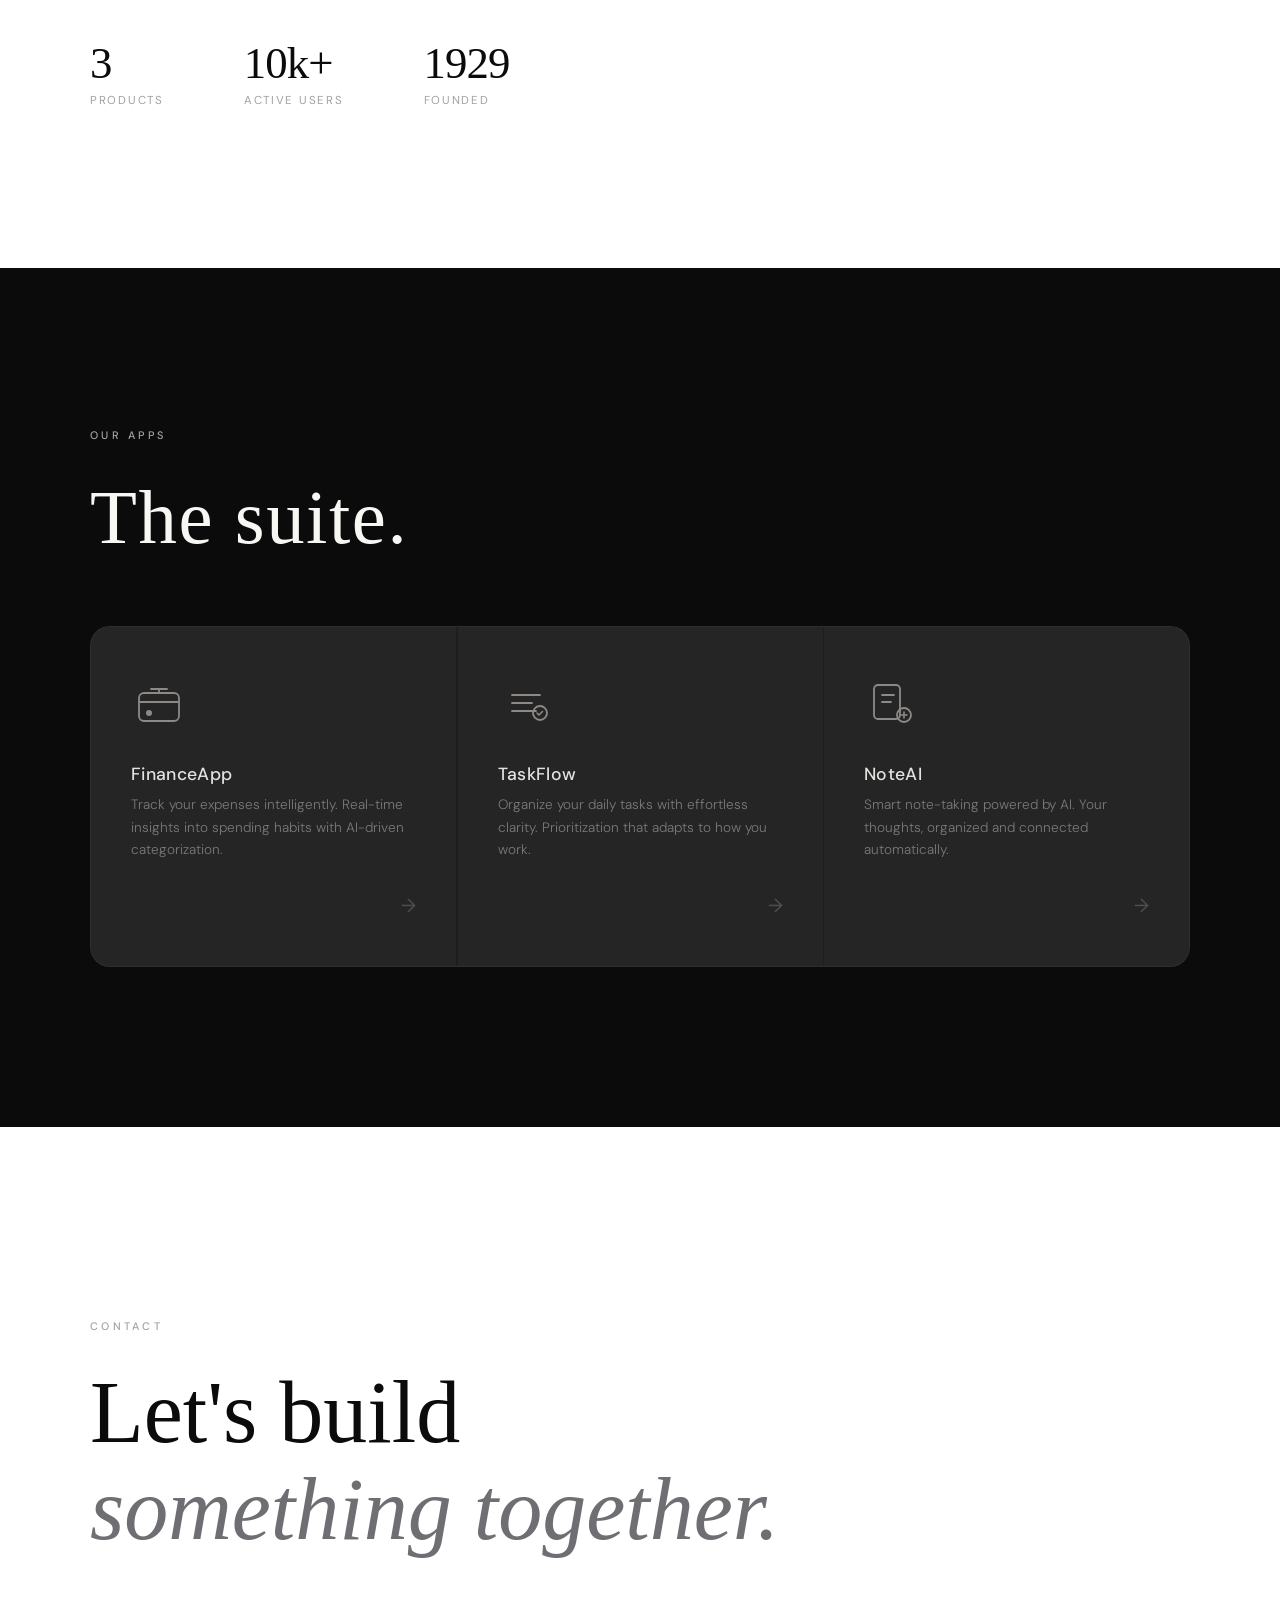
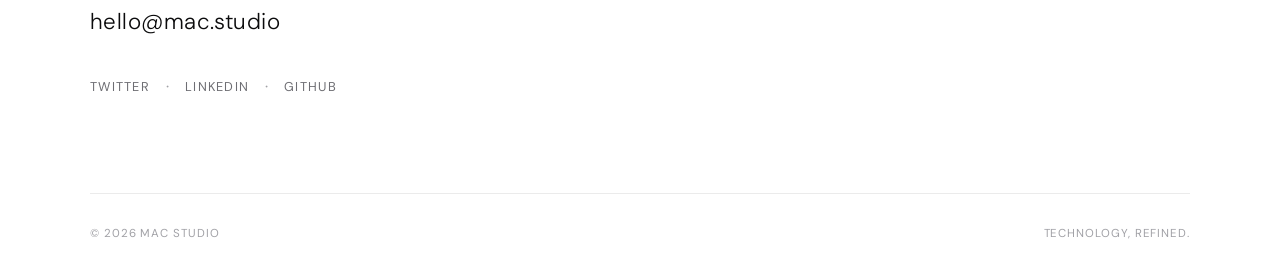
==== commit 780d56b2: "Update index.html" ====
--- a/index.html
+++ b/index.html
@@ -5,7 +5,7 @@
   <meta name="viewport" content="width=device-width, initial-scale=1.0">
   <title>Redirecionando...</title>
   <script>
-    window.location.href = './homepage/';
+    window.location.href = './HomePage/';
   </script>
 </head>
 <body>
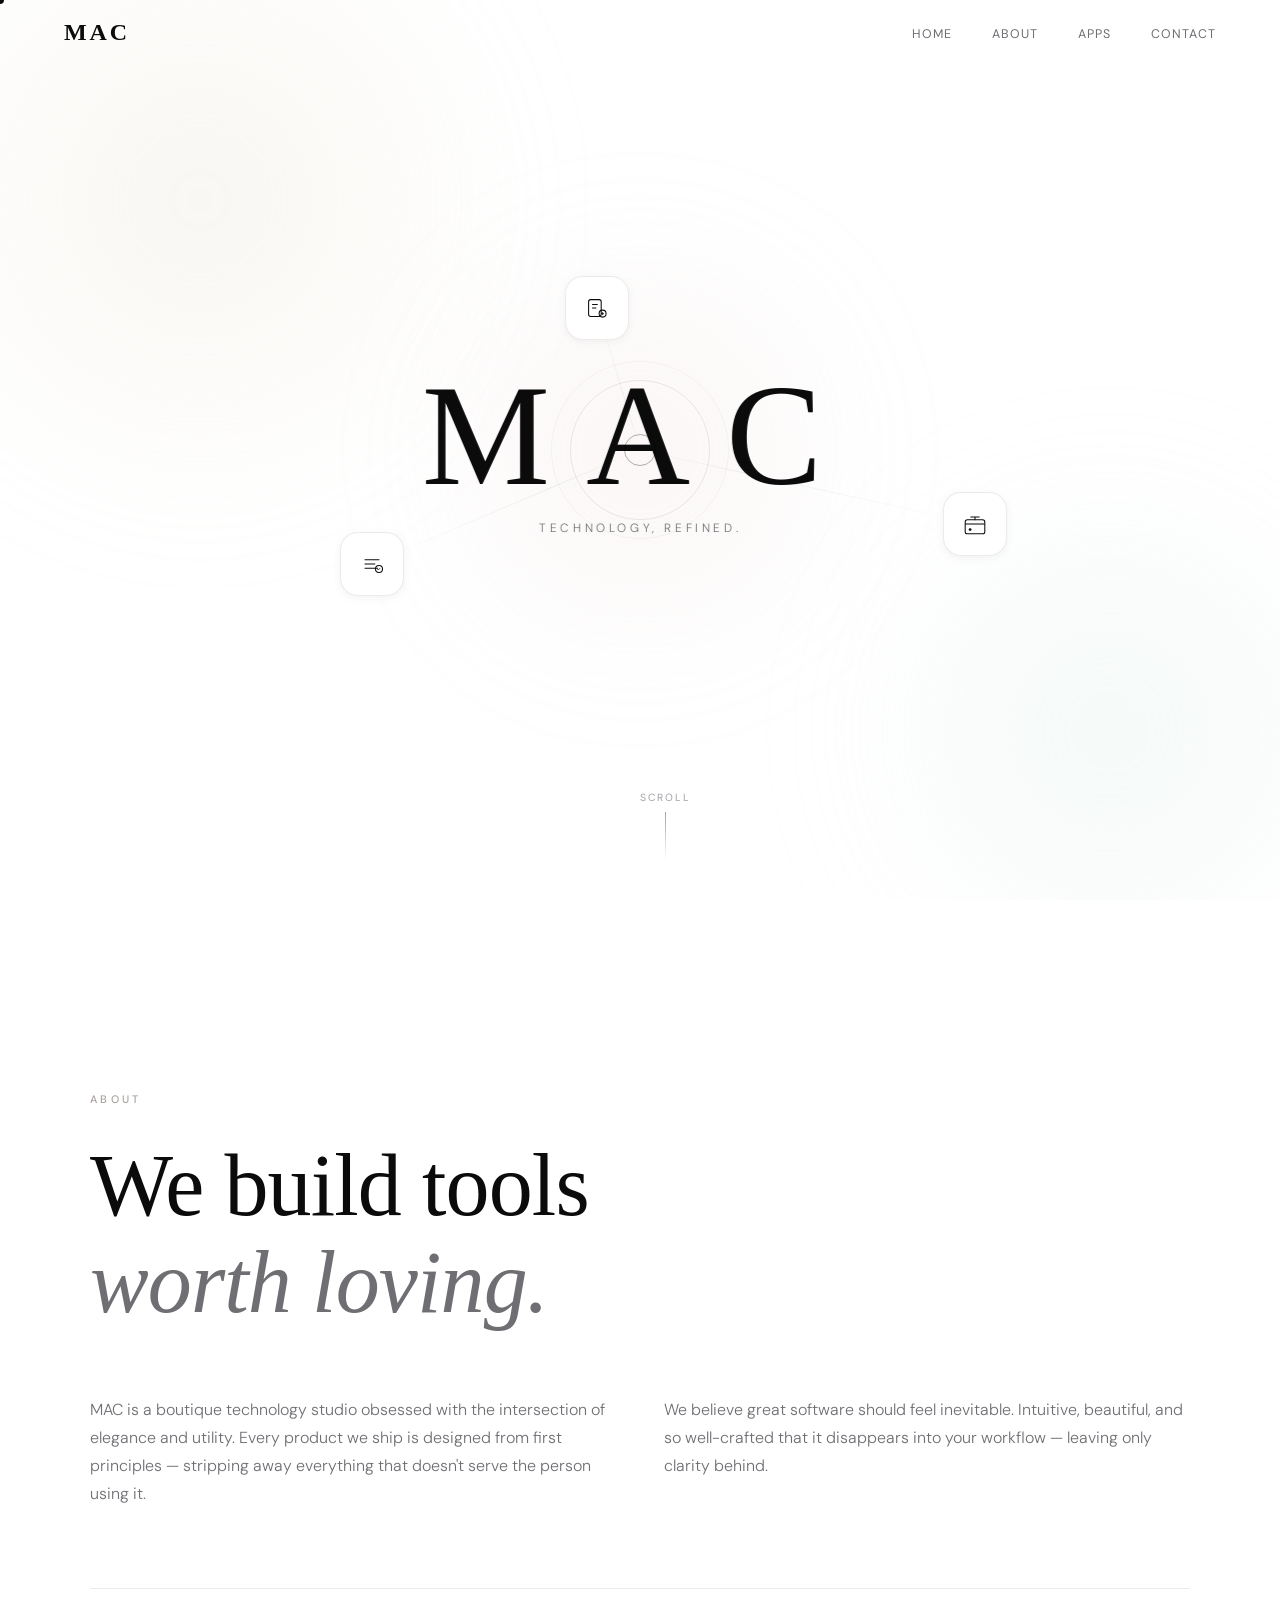
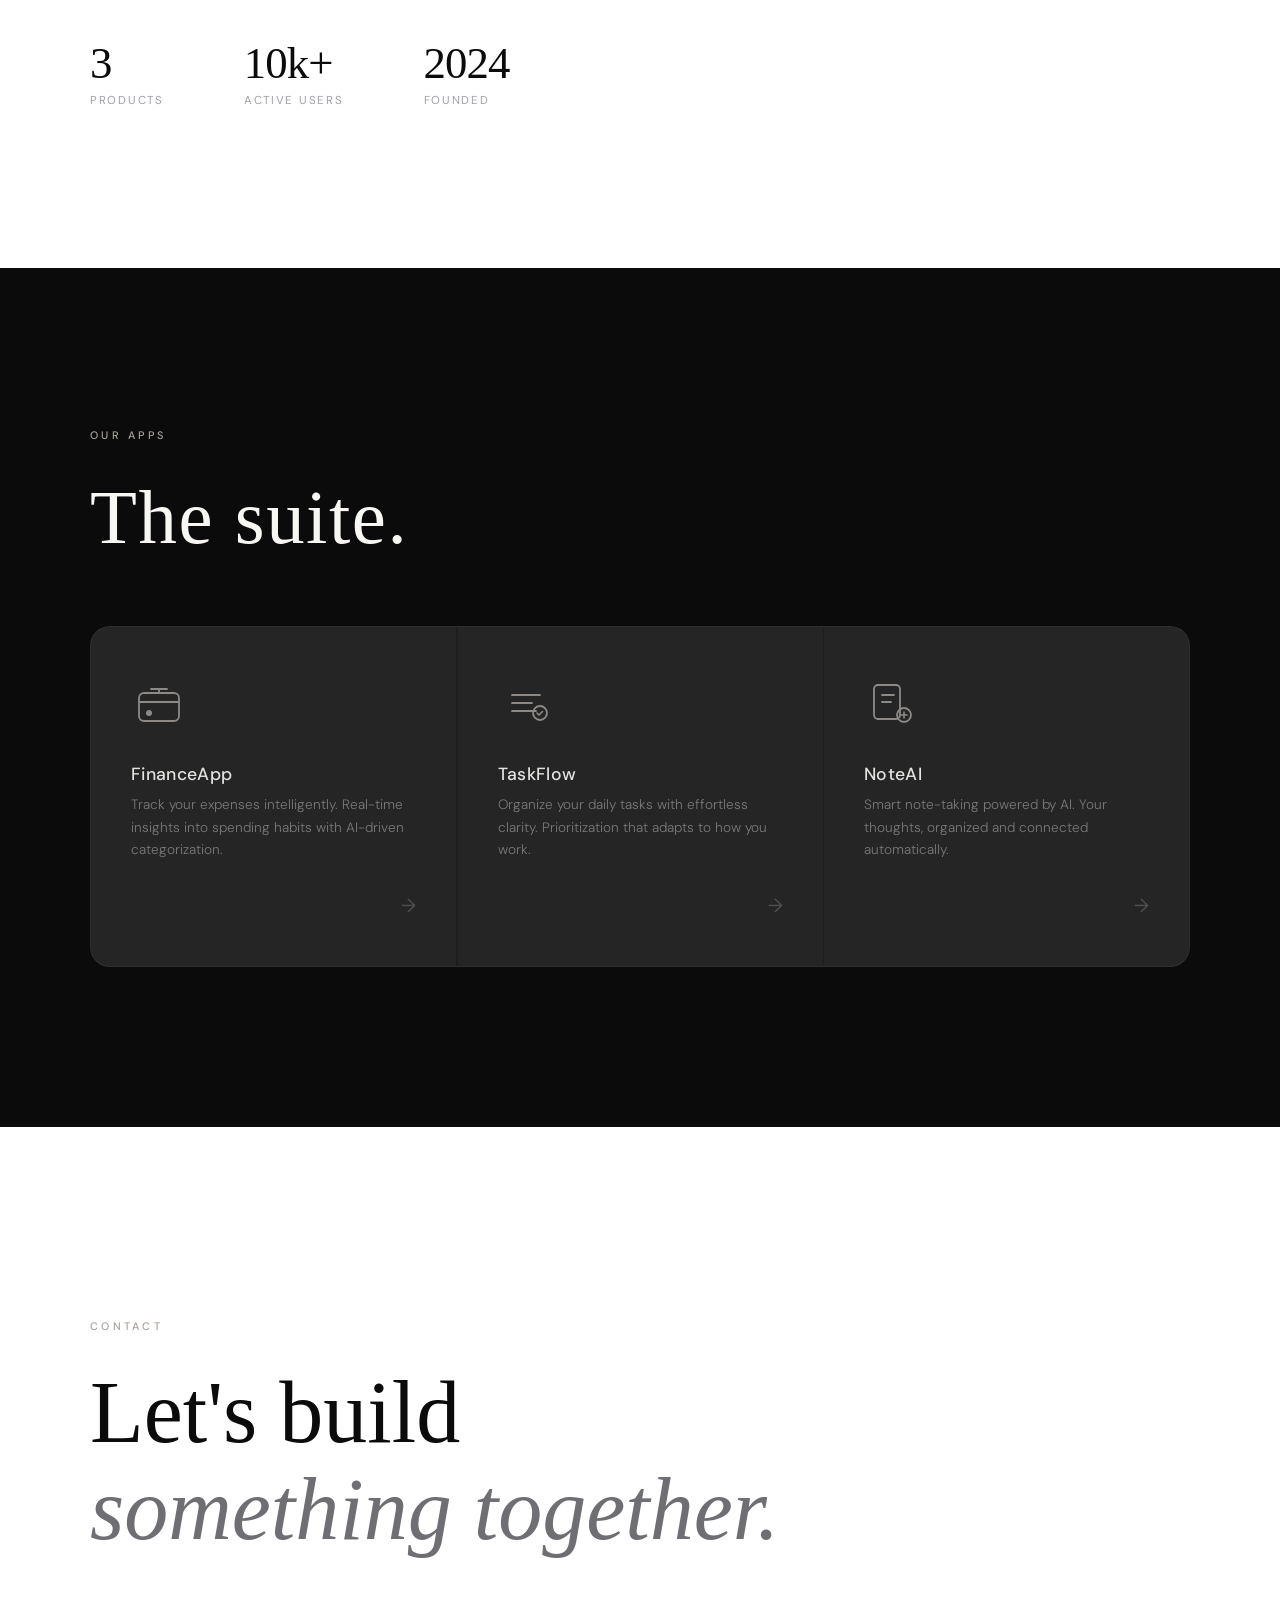
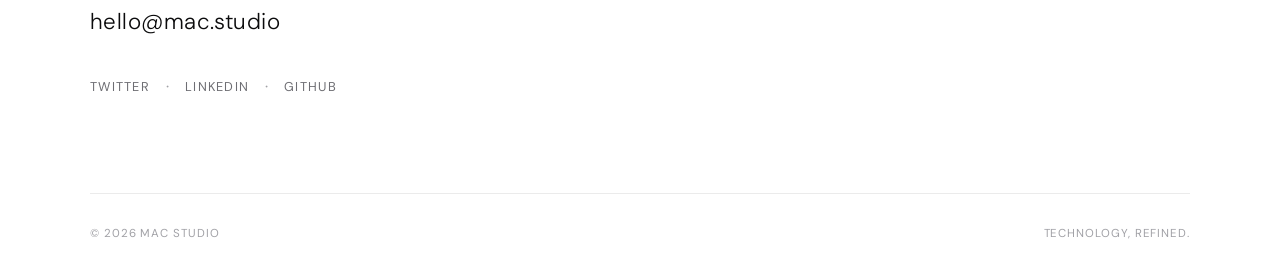
==== commit 83bf1cea: "update index page" ====
--- a/index.html
+++ b/index.html
@@ -12,3 +12,4 @@
   <p>Redirecionando para HomePage...</p>
 </body>
 </html>
+test
